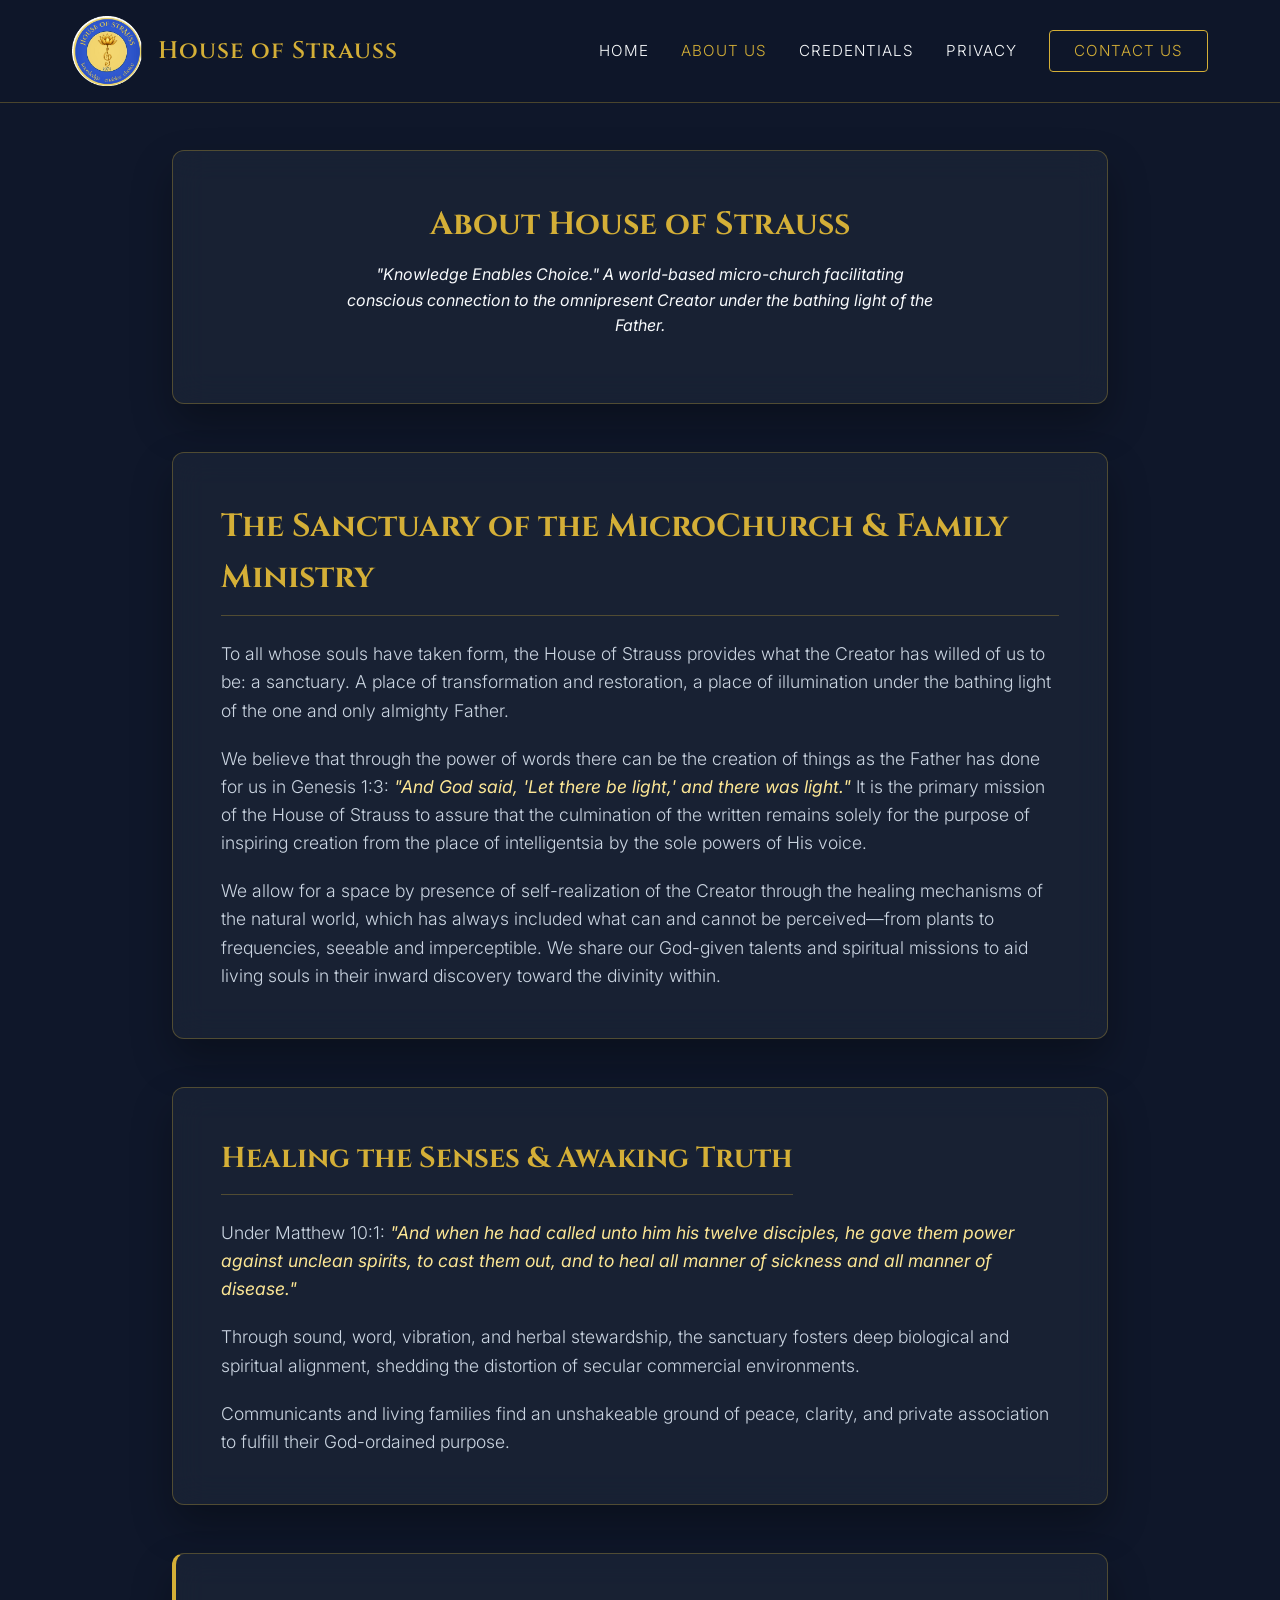
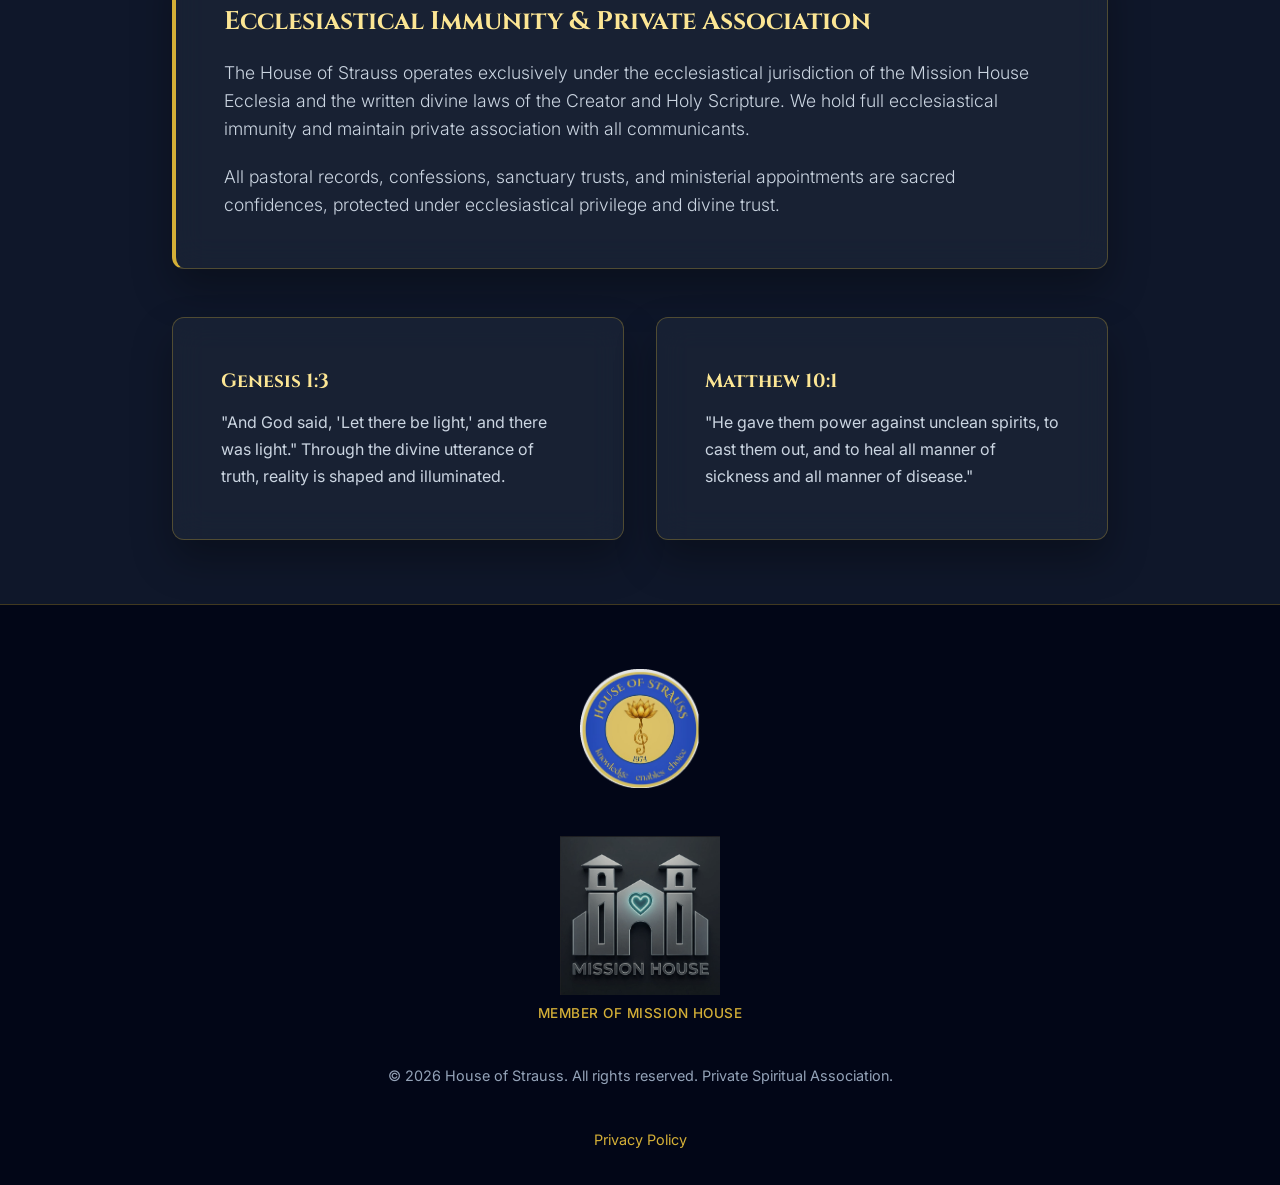
==== about.html @ deab0683 "Initial commit of House of Strauss site" ====
<!DOCTYPE html>
<html lang="en">
<head>
  <meta charset="UTF-8">
  <meta name="viewport" content="width=device-width, initial-scale=1.0">
  <title>About Us — House of Strauss</title>
  <meta name="description" content="Ecclesiastical charter, scriptural foundation, and micro-church ministry of the House of Strauss. Knowledge Enables Choice.">
  <link href="https://fonts.googleapis.com/css2?family=Cinzel:wght@400;600&family=Inter:wght@300;400;500&display=swap" rel="stylesheet">
  <link rel="stylesheet" href="styles.css">
  <style>
    .about-container {
      margin-top: 150px;
      margin-bottom: 4rem;
    }
    
    .split-grid {
      display: grid;
      grid-template-columns: 1fr 1fr;
      gap: 2rem;
    }

    @media (max-width: 768px) {
      .split-grid {
        grid-template-columns: 1fr;
      }
    }
  </style>
</head>
<body>

  <!-- Header & Navigation -->
  <nav class="navbar glass">
      <div class="nav-container">
          <a href="index.html" class="logo-link">
              <img src="images/logo_clean.png" alt="House of Strauss Logo" class="nav-logo">
              <span class="nav-title">House of Strauss</span>
          </a>
          <div class="nav-links">
              <a href="index.html">Home</a>
              <a href="about.html" class="active">About Us</a>
              <a href="credentials.html">Credentials</a>
              <a href="index.html#privacy">Privacy</a>
              <a href="mailto:contact@houseofstrauss.org" class="btn-primary">Contact Us</a>
          </div>
      </div>
  </nav>

  <!-- Main Content -->
  <main class="content-sections about-container">
    
    <div class="glass-card fade-in-up" style="text-align: center;">
      <h1 class="section-title" style="border:none; margin-bottom: 0;">About House of Strauss</h1>
      <p style="color: var(--text-light); font-style: italic; margin-bottom: 1rem; max-width: 600px; margin-left: auto; margin-right: auto;">
        "Knowledge Enables Choice." A world-based micro-church facilitating conscious connection to the omnipresent Creator under the bathing light of the Father.
      </p>
    </div>

    <!-- Detailed Mission & Purpose -->
    <div class="glass-card reveal">
      <h2 class="section-title">The Sanctuary of the MicroChurch & Family Ministry</h2>
      <div class="section-content">
        <p>
          To all whose souls have taken form, the House of Strauss provides what the Creator has willed of us to be: a sanctuary. A place of transformation and restoration, a place of illumination under the bathing light of the one and only almighty Father.
        </p>
        <p>
          We believe that through the power of words there can be the creation of things as the Father has done for us in Genesis 1:3: <em>"And God said, 'Let there be light,' and there was light."</em> It is the primary mission of the House of Strauss to assure that the culmination of the written remains solely for the purpose of inspiring creation from the place of intelligentsia by the sole powers of His voice.
        </p>
        <p>
          We allow for a space by presence of self-realization of the Creator through the healing mechanisms of the natural world, which has always included what can and cannot be perceived—from plants to frequencies, seeable and imperceptible. We share our God-given talents and spiritual missions to aid living souls in their inward discovery toward the divinity within.
        </p>
      </div>
    </div>

    <!-- Sacred Sanctuary Showcase -->
    <div class="glass-card reveal">
      <h3 class="section-title" style="font-size: 1.8rem;">Healing the Senses & Awaking Truth</h3>
      <div class="section-content">
        <p>
          Under Matthew 10:1: <em>"And when he had called unto him his twelve disciples, he gave them power against unclean spirits, to cast them out, and to heal all manner of sickness and all manner of disease."</em>
        </p>
        <p>
          Through sound, word, vibration, and herbal stewardship, the sanctuary fosters deep biological and spiritual alignment, shedding the distortion of secular commercial environments.
        </p>
        <p>
          Communicants and living families find an unshakeable ground of peace, clarity, and private association to fulfill their God-ordained purpose.
        </p>
      </div>
    </div>

    <!-- Ecclesiastical Covenants -->
    <div class="glass-card reveal" style="border-left: 4px solid var(--primary-gold);">
      <h3 style="color: var(--accent-gold); font-size: 1.6rem; margin-bottom: 1rem; font-family: 'Cinzel', serif;">Ecclesiastical Immunity & Private Association</h3>
      <div class="section-content">
        <p>
          The House of Strauss operates exclusively under the ecclesiastical jurisdiction of the Mission House Ecclesia and the written divine laws of the Creator and Holy Scripture. We hold full ecclesiastical immunity and maintain private association with all communicants.
        </p>
        <p>
          All pastoral records, confessions, sanctuary trusts, and ministerial appointments are sacred confidences, protected under ecclesiastical privilege and divine trust.
        </p>
      </div>
    </div>

    <!-- Scripture Grid -->
    <div class="split-grid reveal">
      <div class="glass-card" style="margin-bottom: 0;">
        <h4 style="color: var(--accent-gold); font-size: 1.2rem; margin-bottom: 0.8rem; font-family: 'Cinzel', serif;">Genesis 1:3</h4>
        <p style="color: #cbd5e1; font-size: 1rem; line-height: 1.7;">
          "And God said, 'Let there be light,' and there was light." Through the divine utterance of truth, reality is shaped and illuminated.
        </p>
      </div>

      <div class="glass-card" style="margin-bottom: 0;">
        <h4 style="color: var(--accent-gold); font-size: 1.2rem; margin-bottom: 0.8rem; font-family: 'Cinzel', serif;">Matthew 10:1</h4>
        <p style="color: #cbd5e1; font-size: 1rem; line-height: 1.7;">
          "He gave them power against unclean spirits, to cast them out, and to heal all manner of sickness and all manner of disease."
        </p>
      </div>
    </div>

  </main>

  <!-- Footer -->
  <footer class="footer">
      <div class="footer-content" style="display: flex; flex-direction: column; align-items: center; gap: 1.5rem;">
          <img src="images/logo_clean.png" alt="House of Strauss Seal" class="footer-logo">
          
          <a href="https://mission-house.org" target="_blank" style="display: flex; flex-direction: column; align-items: center; text-decoration: none; margin-bottom: 1rem;">
              <img src="images/mission_house_logo.png" alt="Mission House Logo" style="max-width: 160px; height: auto; filter: grayscale(20%) sepia(20%); opacity: 0.8; transition: all 0.3s ease;" onmouseover="this.style.opacity='1'; this.style.filter='none';" onmouseout="this.style.opacity='0.8'; this.style.filter='grayscale(20%) sepia(20%)';">
              <span style="color: var(--primary-gold); font-size: 0.85rem; font-weight: 500; font-family: 'Outfit', 'Inter', sans-serif; letter-spacing: 0.5px; text-transform: uppercase; margin-top: 0.5rem;">Member of Mission House</span>
          </a>

          <p>&copy; 2026 House of Strauss. All rights reserved. Private Spiritual Association.</p>
          <div class="footer-links">
              <a href="index.html#privacy">Privacy Policy</a>
          </div>
      </div>
  </footer>

  <script>
      function reveal() {
          var reveals = document.querySelectorAll(".reveal");
          for (var i = 0; i < reveals.length; i++) {
              var windowHeight = window.innerHeight;
              var elementTop = reveals[i].getBoundingClientRect().top;
              var elementVisible = 150;
              if (elementTop < windowHeight - elementVisible) {
                  reveals[i].classList.add("active");
              }
          }
      }
      window.addEventListener("scroll", reveal);
      setTimeout(reveal, 100);
  </script>
</body>
</html>
---- styles.css ----
:root {
    --primary-navy: #0F172A;
    --primary-gold: #D4AF37;
    --accent-gold: #FCE694;
    --text-light: #F8FAFC;
    --text-dark: #1E293B;
    --glass-bg: rgba(15, 23, 42, 0.75);
    --glass-border: rgba(212, 175, 55, 0.3);
}

* {
    margin: 0;
    padding: 0;
    box-sizing: border-box;
}

body {
    font-family: 'Inter', sans-serif;
    color: var(--text-light);
    background-color: var(--primary-navy);
    line-height: 1.6;
    overflow-x: hidden;
}

h1, h2, h3, .nav-title {
    font-family: 'Cinzel', serif;
}

/* Typography Enhancements */
em {
    color: var(--accent-gold);
    font-style: italic;
    font-weight: 400;
}

/* Glassmorphism Navbar */
.navbar {
    position: fixed;
    top: 0;
    width: 100%;
    z-index: 1000;
    backdrop-filter: blur(12px);
    -webkit-backdrop-filter: blur(12px);
    border-bottom: 1px solid var(--glass-border);
    transition: all 0.3s ease;
}

.glass {
    background: var(--glass-bg);
}

.nav-container {
    max-width: 1200px;
    margin: 0 auto;
    padding: 1rem 2rem;
    display: flex;
    justify-content: space-between;
    align-items: center;
}

.logo-link {
    display: flex;
    align-items: center;
    gap: 1rem;
    text-decoration: none;
    color: var(--primary-gold);
}

.nav-logo {
    height: 70px;
    width: auto;
    transition: transform 0.3s ease;
}

.logo-link:hover .nav-logo {
    transform: rotate(5deg) scale(1.05);
}

.nav-title {
    font-size: 1.5rem;
    font-weight: 600;
    letter-spacing: 1px;
}

.nav-links {
    display: flex;
    align-items: center;
    gap: 2rem;
}

.nav-links a {
    color: var(--text-light);
    text-decoration: none;
    font-weight: 300;
    transition: color 0.3s ease;
    font-size: 0.95rem;
    text-transform: uppercase;
    letter-spacing: 1px;
}

.nav-links a:hover, .nav-links a.active {
    color: var(--primary-gold);
}

.btn-primary {
    padding: 0.5rem 1.5rem;
    border: 1px solid var(--primary-gold);
    border-radius: 4px;
    color: var(--primary-gold) !important;
    transition: all 0.3s ease !important;
}

.btn-primary:hover {
    background: var(--primary-gold);
    color: var(--primary-navy) !important;
    box-shadow: 0 0 15px rgba(212, 175, 55, 0.4);
}

/* Hero Section */
.hero {
    height: 100vh;
    background-size: cover;
    background-position: center;
    background-attachment: fixed;
    position: relative;
    display: flex;
    align-items: center;
    justify-content: center;
    text-align: center;
}

.hero-overlay {
    position: absolute;
    top: 0;
    left: 0;
    width: 100%;
    height: 100%;
    background: linear-gradient(to bottom, rgba(15,23,42,0.4), rgba(15,23,42,0.95));
}

.hero-content {
    position: relative;
    z-index: 1;
    max-width: 800px;
    padding: 2rem;
}

.hero-seal {
    width: 250px;
    height: 250px;
    object-fit: contain;
    margin-bottom: 2rem;
    filter: drop-shadow(0 0 20px rgba(212, 175, 55, 0.4));
    animation: float 6s ease-in-out infinite;
}

.hero-title {
    font-size: 4rem;
    color: var(--primary-gold);
    margin-bottom: 1rem;
    text-shadow: 2px 2px 4px rgba(0,0,0,0.5);
    letter-spacing: 2px;
}

.hero-subtitle {
    font-size: 1.5rem;
    font-weight: 300;
    color: var(--text-light);
    margin-bottom: 1.5rem;
    font-style: italic;
}

.hero-description {
    font-size: 1.1rem;
    font-weight: 300;
    color: #cbd5e1;
    max-width: 600px;
    margin: 0 auto;
}

/* Content Sections */
.content-sections {
    max-width: 1000px;
    margin: -100px auto 4rem;
    position: relative;
    z-index: 10;
    padding: 0 2rem;
}

.glass-card {
    background: rgba(30, 41, 59, 0.6);
    backdrop-filter: blur(16px);
    -webkit-backdrop-filter: blur(16px);
    border: 1px solid var(--glass-border);
    border-radius: 12px;
    padding: 3rem;
    margin-bottom: 3rem;
    box-shadow: 0 20px 40px rgba(0,0,0,0.3);
    transition: transform 0.4s ease, box-shadow 0.4s ease;
}

.glass-card:hover {
    transform: translateY(-5px);
    box-shadow: 0 25px 50px rgba(0,0,0,0.4), 0 0 20px rgba(212, 175, 55, 0.1);
}

.section-title {
    color: var(--primary-gold);
    font-size: 2rem;
    margin-bottom: 1.5rem;
    border-bottom: 1px solid var(--glass-border);
    padding-bottom: 0.75rem;
    display: inline-block;
}

.section-content p {
    margin-bottom: 1.25rem;
    font-size: 1.1rem;
    color: #cbd5e1;
    font-weight: 300;
}

.section-content p:last-child {
    margin-bottom: 0;
}

/* Footer */
.footer {
    background: #020617;
    padding: 4rem 2rem 2rem;
    text-align: center;
    border-top: 1px solid var(--glass-border);
}

.footer-logo {
    width: 120px;
    height: auto;
    margin-bottom: 1.5rem;
    opacity: 0.9;
    transition: all 0.3s ease;
}

.footer-logo:hover {
    filter: none;
    opacity: 1;
}

.footer p {
    color: #94a3b8;
    font-size: 0.9rem;
    margin-bottom: 1rem;
}

.footer-links a {
    color: var(--primary-gold);
    text-decoration: none;
    font-size: 0.9rem;
    transition: color 0.3s ease;
}

.footer-links a:hover {
    color: var(--accent-gold);
    text-decoration: underline;
}

/* Animations */
@keyframes float {
    0% { transform: translateY(0px); }
    50% { transform: translateY(-15px); }
    100% { transform: translateY(0px); }
}

.fade-in-up {
    animation: fadeInUp 1s cubic-bezier(0.2, 0.8, 0.2, 1) forwards;
}

@keyframes fadeInUp {
    from {
        opacity: 0;
        transform: translateY(30px);
    }
    to {
        opacity: 1;
        transform: translateY(0);
    }
}

.reveal {
    opacity: 0;
    transform: translateY(40px);
    transition: all 0.8s cubic-bezier(0.2, 0.8, 0.2, 1);
}

.reveal.active {
    opacity: 1;
    transform: translateY(0);
}

/* Responsive */
@media (max-width: 768px) {
    .nav-links {
        display: none; /* simple mobile handling */
    }
    .hero-title {
        font-size: 2.5rem;
    }
    .glass-card {
        padding: 2rem;
    }
}
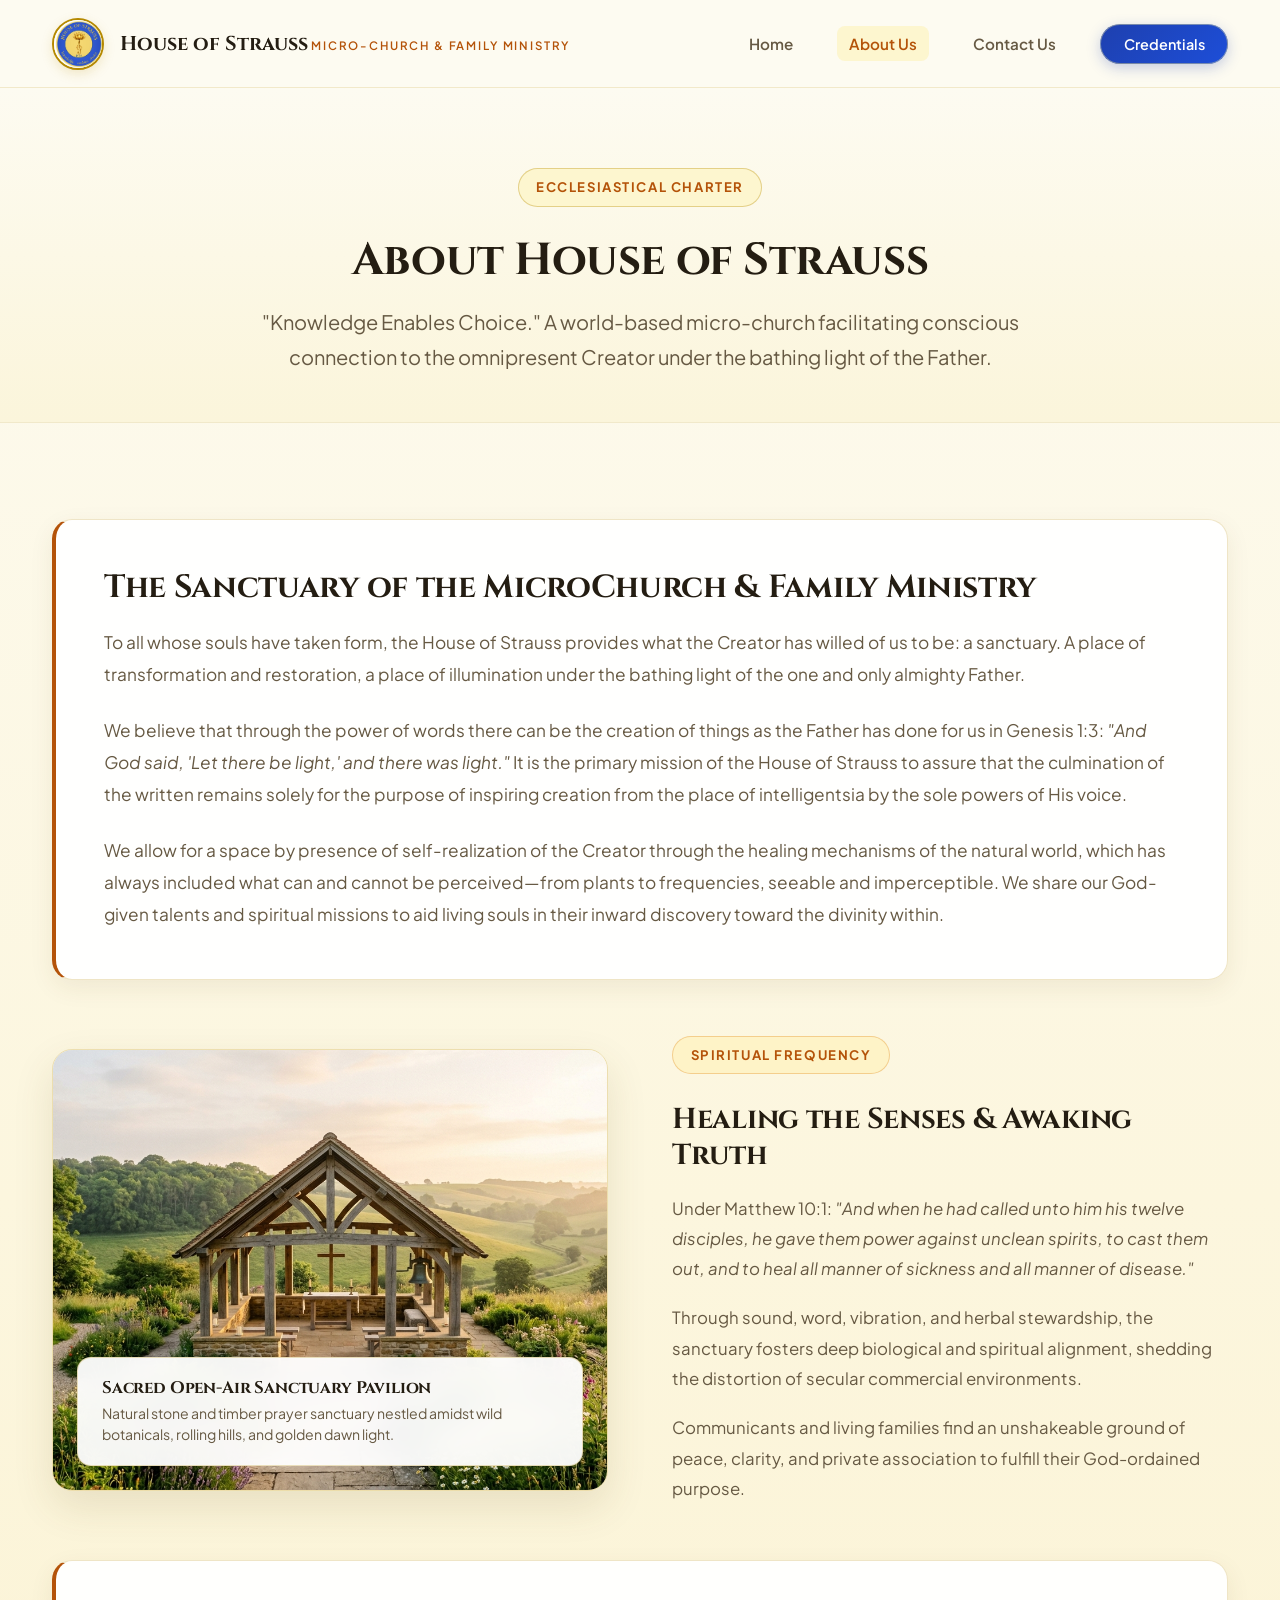
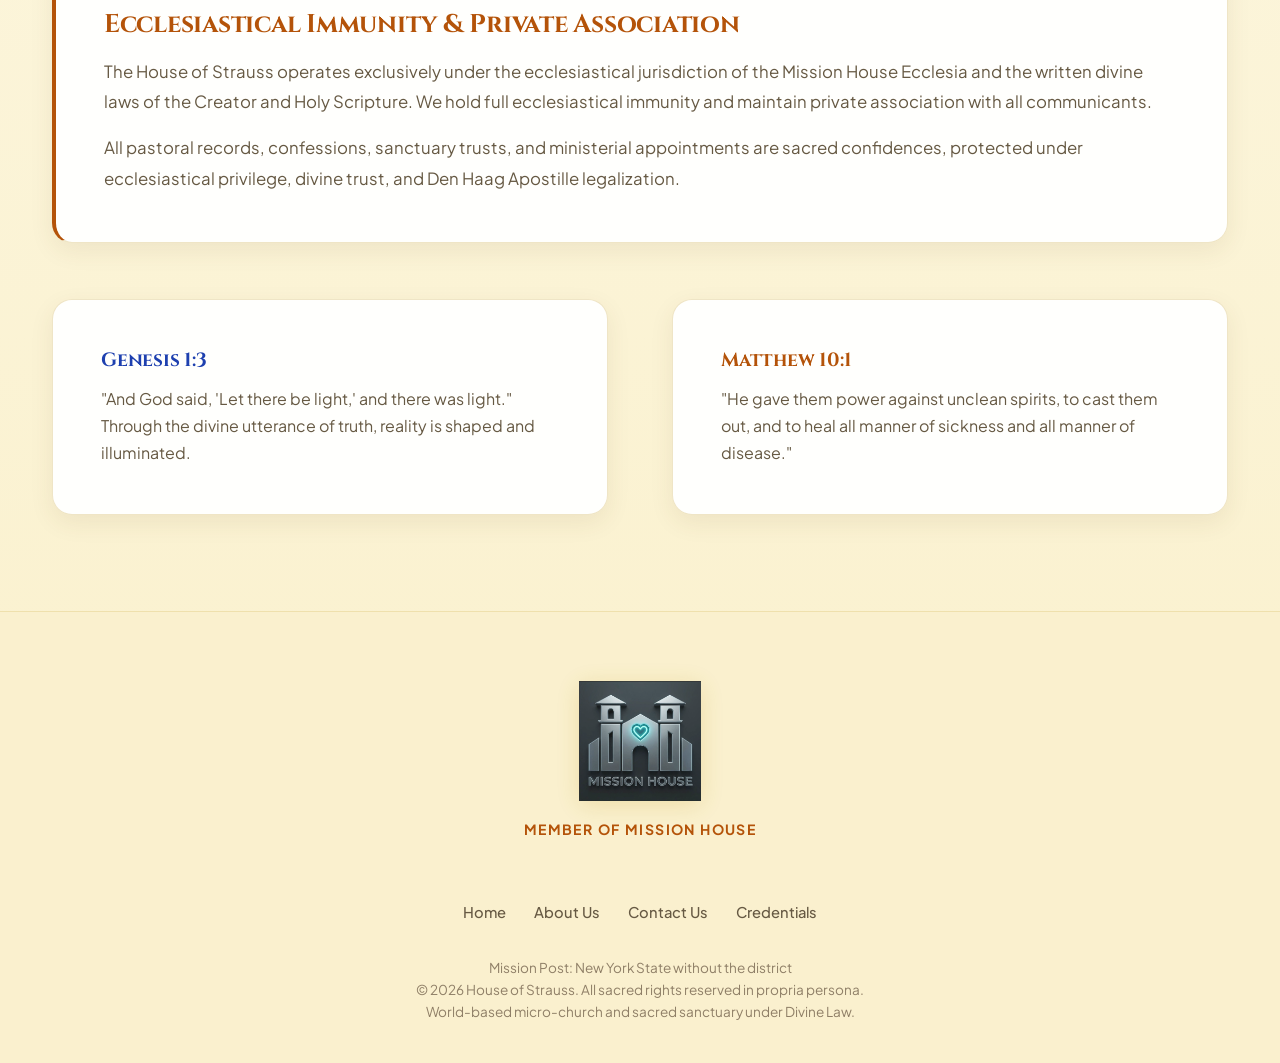
==== commit 3e9a0a5a: "Restore rest of beige site pages" ====
--- a/about.html
+++ b/about.html
@@ -5,151 +5,138 @@
   <meta name="viewport" content="width=device-width, initial-scale=1.0">
   <title>About Us — House of Strauss</title>
   <meta name="description" content="Ecclesiastical charter, scriptural foundation, and micro-church ministry of the House of Strauss. Knowledge Enables Choice.">
-  <link href="https://fonts.googleapis.com/css2?family=Cinzel:wght@400;600&family=Inter:wght@300;400;500&display=swap" rel="stylesheet">
   <link rel="stylesheet" href="styles.css">
-  <style>
-    .about-container {
-      margin-top: 150px;
-      margin-bottom: 4rem;
-    }
-    
-    .split-grid {
-      display: grid;
-      grid-template-columns: 1fr 1fr;
-      gap: 2rem;
-    }
-
-    @media (max-width: 768px) {
-      .split-grid {
-        grid-template-columns: 1fr;
-      }
-    }
-  </style>
+  <link rel="icon" type="image/jpeg" href="images/house_of_strauss_seal.png">
 </head>
 <body>
 
   <!-- Header & Navigation -->
-  <nav class="navbar glass">
-      <div class="nav-container">
-          <a href="index.html" class="logo-link">
-              <img src="images/logo_clean.png" alt="House of Strauss Logo" class="nav-logo">
-              <span class="nav-title">House of Strauss</span>
-          </a>
-          <div class="nav-links">
-              <a href="index.html">Home</a>
-              <a href="about.html" class="active">About Us</a>
-              <a href="credentials.html">Credentials</a>
-              <a href="index.html#privacy">Privacy</a>
-              <a href="mailto:contact@houseofstrauss.org" class="btn-primary">Contact Us</a>
-          </div>
-      </div>
-  </nav>
+  <header class="site-header">
+    <div class="header-container">
+      <a href="index.html" class="brand">
+        <img src="images/house_of_strauss_seal.png" alt="House of Strauss Consecrated Seal" class="brand-seal">
+        <div class="brand-text">
+          <span class="brand-name">House of Strauss</span>
+          <span class="brand-subtitle">Micro-Church & Family Ministry</span>
+        </div>
+      </a>
+      <nav>
+        <ul class="nav-links">
+          <li><a href="index.html" class="nav-link">Home</a></li>
+          <li><a href="about.html" class="nav-link active">About Us</a></li>
+          <li><a href="contact.html" class="nav-link">Contact Us</a></li>
+          <li><a href="credentials.html" class="nav-cta">Credentials</a></li>
+        </ul>
+      </nav>
+    </div>
+  </header>
 
-  <!-- Main Content -->
-  <main class="content-sections about-container">
-    
-    <div class="glass-card fade-in-up" style="text-align: center;">
-      <h1 class="section-title" style="border:none; margin-bottom: 0;">About House of Strauss</h1>
-      <p style="color: var(--text-light); font-style: italic; margin-bottom: 1rem; max-width: 600px; margin-left: auto; margin-right: auto;">
+  <!-- Main Banner -->
+  <section class="section" style="padding: 5rem 0 3rem; background: linear-gradient(180deg, #fdfbf1 0%, #fbf5db 100%); border-bottom: 1px solid var(--border-subtle); text-align: center;">
+    <div class="container">
+      <div class="badge-tag">Ecclesiastical Charter</div>
+      <h1 class="headline" style="font-size: 2.8rem; margin-bottom: 1rem;">About House of Strauss</h1>
+      <p class="subhead" style="max-width: 760px; margin: 0 auto;">
         "Knowledge Enables Choice." A world-based micro-church facilitating conscious connection to the omnipresent Creator under the bathing light of the Father.
       </p>
     </div>
+  </section>
 
-    <!-- Detailed Mission & Purpose -->
-    <div class="glass-card reveal">
-      <h2 class="section-title">The Sanctuary of the MicroChurch & Family Ministry</h2>
-      <div class="section-content">
-        <p>
+  <!-- Detailed Mission & Purpose -->
+  <section class="section">
+    <div class="container">
+      <div class="glass-card" style="margin-bottom: 3.5rem; border-left: 4px solid var(--accent-amber);">
+        <h2 style="font-size: 2rem; margin-bottom: 1.2rem;">The Sanctuary of the MicroChurch & Family Ministry</h2>
+        <p style="color: var(--text-muted); font-size: 1.08rem; line-height: 1.85; margin-bottom: 1.5rem;">
           To all whose souls have taken form, the House of Strauss provides what the Creator has willed of us to be: a sanctuary. A place of transformation and restoration, a place of illumination under the bathing light of the one and only almighty Father.
         </p>
-        <p>
+        <p style="color: var(--text-muted); font-size: 1.08rem; line-height: 1.85; margin-bottom: 1.5rem;">
           We believe that through the power of words there can be the creation of things as the Father has done for us in Genesis 1:3: <em>"And God said, 'Let there be light,' and there was light."</em> It is the primary mission of the House of Strauss to assure that the culmination of the written remains solely for the purpose of inspiring creation from the place of intelligentsia by the sole powers of His voice.
         </p>
-        <p>
+        <p style="color: var(--text-muted); font-size: 1.08rem; line-height: 1.85;">
           We allow for a space by presence of self-realization of the Creator through the healing mechanisms of the natural world, which has always included what can and cannot be perceived—from plants to frequencies, seeable and imperceptible. We share our God-given talents and spiritual missions to aid living souls in their inward discovery toward the divinity within.
         </p>
       </div>
-    </div>
 
-    <!-- Sacred Sanctuary Showcase -->
-    <div class="glass-card reveal">
-      <h3 class="section-title" style="font-size: 1.8rem;">Healing the Senses & Awaking Truth</h3>
-      <div class="section-content">
-        <p>
-          Under Matthew 10:1: <em>"And when he had called unto him his twelve disciples, he gave them power against unclean spirits, to cast them out, and to heal all manner of sickness and all manner of disease."</em>
-        </p>
-        <p>
-          Through sound, word, vibration, and herbal stewardship, the sanctuary fosters deep biological and spiritual alignment, shedding the distortion of secular commercial environments.
-        </p>
-        <p>
-          Communicants and living families find an unshakeable ground of peace, clarity, and private association to fulfill their God-ordained purpose.
-        </p>
+      <!-- Sacred Sanctuary Showcase -->
+      <div id="sanctuary" class="split-grid" style="margin-bottom: 3.5rem;">
+        <div class="image-showcase">
+          <img src="images/hero_bg.jpg" alt="Sacred Open-Air Sanctuary Pavilion in Rolling Countryside">
+          <div class="image-overlay-card">
+            <h4 style="color: var(--text-heading); font-size: 1.05rem; margin-bottom: 0.25rem;">Sacred Open-Air Sanctuary Pavilion</h4>
+            <p style="color: var(--text-muted); font-size: 0.88rem; line-height: 1.5;">Natural stone and timber prayer sanctuary nestled amidst wild botanicals, rolling hills, and golden dawn light.</p>
+          </div>
+        </div>
+
+        <div>
+          <div class="badge-tag gold">Spiritual Frequency</div>
+          <h3 style="font-size: 1.8rem; margin-bottom: 1.2rem;">Healing the Senses & Awaking Truth</h3>
+          <p style="color: var(--text-muted); font-size: 1.05rem; line-height: 1.8; margin-bottom: 1.2rem;">
+            Under Matthew 10:1: <em>"And when he had called unto him his twelve disciples, he gave them power against unclean spirits, to cast them out, and to heal all manner of sickness and all manner of disease."</em>
+          </p>
+          <p style="color: var(--text-muted); font-size: 1.05rem; line-height: 1.8; margin-bottom: 1.2rem;">
+            Through sound, word, vibration, and herbal stewardship, the sanctuary fosters deep biological and spiritual alignment, shedding the distortion of secular commercial environments.
+          </p>
+          <p style="color: var(--text-muted); font-size: 1.05rem; line-height: 1.8;">
+            Communicants and living families find an unshakeable ground of peace, clarity, and private association to fulfill their God-ordained purpose.
+          </p>
+        </div>
       </div>
-    </div>
 
-    <!-- Ecclesiastical Covenants -->
-    <div class="glass-card reveal" style="border-left: 4px solid var(--primary-gold);">
-      <h3 style="color: var(--accent-gold); font-size: 1.6rem; margin-bottom: 1rem; font-family: 'Cinzel', serif;">Ecclesiastical Immunity & Private Association</h3>
-      <div class="section-content">
-        <p>
+      <!-- Ecclesiastical Covenants -->
+      <div id="covenants" class="glass-card" style="border-left: 4px solid var(--accent-amber); margin-bottom: 3.5rem;">
+        <h3 style="color: var(--accent-amber); font-size: 1.6rem; margin-bottom: 1rem;">Ecclesiastical Immunity & Private Association</h3>
+        <p style="color: var(--text-muted); font-size: 1.05rem; line-height: 1.8; margin-bottom: 1rem;">
           The House of Strauss operates exclusively under the ecclesiastical jurisdiction of the Mission House Ecclesia and the written divine laws of the Creator and Holy Scripture. We hold full ecclesiastical immunity and maintain private association with all communicants.
         </p>
-        <p>
-          All pastoral records, confessions, sanctuary trusts, and ministerial appointments are sacred confidences, protected under ecclesiastical privilege and divine trust.
-        </p>
-      </div>
-    </div>
-
-    <!-- Scripture Grid -->
-    <div class="split-grid reveal">
-      <div class="glass-card" style="margin-bottom: 0;">
-        <h4 style="color: var(--accent-gold); font-size: 1.2rem; margin-bottom: 0.8rem; font-family: 'Cinzel', serif;">Genesis 1:3</h4>
-        <p style="color: #cbd5e1; font-size: 1rem; line-height: 1.7;">
-          "And God said, 'Let there be light,' and there was light." Through the divine utterance of truth, reality is shaped and illuminated.
+        <p style="color: var(--text-muted); font-size: 1.05rem; line-height: 1.8;">
+          All pastoral records, confessions, sanctuary trusts, and ministerial appointments are sacred confidences, protected under ecclesiastical privilege, divine trust, and Den Haag Apostille legalization.
         </p>
       </div>
 
-      <div class="glass-card" style="margin-bottom: 0;">
-        <h4 style="color: var(--accent-gold); font-size: 1.2rem; margin-bottom: 0.8rem; font-family: 'Cinzel', serif;">Matthew 10:1</h4>
-        <p style="color: #cbd5e1; font-size: 1rem; line-height: 1.7;">
-          "He gave them power against unclean spirits, to cast them out, and to heal all manner of sickness and all manner of disease."
-        </p>
+      <!-- Scripture Grid -->
+      <div class="split-grid">
+        <div class="glass-card">
+          <h4 style="color: var(--accent-blue); font-size: 1.2rem; margin-bottom: 0.8rem;">Genesis 1:3</h4>
+          <p style="color: var(--text-muted); font-size: 1rem; line-height: 1.7;">
+            "And God said, 'Let there be light,' and there was light." Through the divine utterance of truth, reality is shaped and illuminated.
+          </p>
+        </div>
+
+        <div class="glass-card">
+          <h4 style="color: var(--accent-amber); font-size: 1.2rem; margin-bottom: 0.8rem;">Matthew 10:1</h4>
+          <p style="color: var(--text-muted); font-size: 1rem; line-height: 1.7;">
+            "He gave them power against unclean spirits, to cast them out, and to heal all manner of sickness and all manner of disease."
+          </p>
+        </div>
       </div>
     </div>
-
-  </main>
+  </section>
 
   <!-- Footer -->
-  <footer class="footer">
-      <div class="footer-content" style="display: flex; flex-direction: column; align-items: center; gap: 1.5rem;">
-          <img src="images/logo_clean.png" alt="House of Strauss Seal" class="footer-logo">
-          
-          <a href="https://mission-house.org" target="_blank" style="display: flex; flex-direction: column; align-items: center; text-decoration: none; margin-bottom: 1rem;">
-              <img src="images/mission_house_logo.png" alt="Mission House Logo" style="max-width: 160px; height: auto; filter: grayscale(20%) sepia(20%); opacity: 0.8; transition: all 0.3s ease;" onmouseover="this.style.opacity='1'; this.style.filter='none';" onmouseout="this.style.opacity='0.8'; this.style.filter='grayscale(20%) sepia(20%)';">
-              <span style="color: var(--primary-gold); font-size: 0.85rem; font-weight: 500; font-family: 'Outfit', 'Inter', sans-serif; letter-spacing: 0.5px; text-transform: uppercase; margin-top: 0.5rem;">Member of Mission House</span>
-          </a>
+  <footer class="site-footer">
+    <div class="footer-container">
+      <a href="https://mission-house.org" target="_blank" class="footer-member-badge">
+        <div class="logo-wrap">
+          <img src="images/mission_house_logo.png" alt="Mission House Logo" onerror="this.src='mission_house_logo.png'">
+        </div>
+        <span class="footer-member-text">Member of Mission House</span>
+      </a>
 
-          <p>&copy; 2026 House of Strauss. All rights reserved. Private Spiritual Association.</p>
-          <div class="footer-links">
-              <a href="index.html#privacy">Privacy Policy</a>
-          </div>
+      <ul class="footer-nav">
+        <li><a href="index.html">Home</a></li>
+        <li><a href="about.html">About Us</a></li>
+        <li><a href="contact.html">Contact Us</a></li>
+        <li><a href="credentials.html">Credentials</a></li>
+      </ul>
+
+      <div class="footer-meta">
+        Mission Post: New York State without the district<br>
+        &copy; 2026 House of Strauss. All sacred rights reserved in propria persona.<br>
+        World-based micro-church and sacred sanctuary under Divine Law.
       </div>
+    </div>
   </footer>
 
-  <script>
-      function reveal() {
-          var reveals = document.querySelectorAll(".reveal");
-          for (var i = 0; i < reveals.length; i++) {
-              var windowHeight = window.innerHeight;
-              var elementTop = reveals[i].getBoundingClientRect().top;
-              var elementVisible = 150;
-              if (elementTop < windowHeight - elementVisible) {
-                  reveals[i].classList.add("active");
-              }
-          }
-      }
-      window.addEventListener("scroll", reveal);
-      setTimeout(reveal, 100);
-  </script>
 </body>
 </html>
--- a/styles.css
+++ b/styles.css
@@ -1,310 +1,256 @@
+/* ==========================================================================
+   HOUSE OF STRAUSS — SACRED HARMONICS & SANCTUARY DESIGN SYSTEM
+   Palette: Luminous Pastel Yellow, Celestial Gold, Honey Amber & Royal Blue
+   ========================================================================== */
+
+@import url('https://fonts.googleapis.com/css2?family=Cinzel:wght@500;600;700;800&family=Plus+Jakarta+Sans:wght@300;400;500;600;700&display=swap');
+
 :root {
-    --primary-navy: #0F172A;
-    --primary-gold: #D4AF37;
-    --accent-gold: #FCE694;
-    --text-light: #F8FAFC;
-    --text-dark: #1E293B;
-    --glass-bg: rgba(15, 23, 42, 0.75);
-    --glass-border: rgba(212, 175, 55, 0.3);
-}
-
-* {
-    margin: 0;
-    padding: 0;
-    box-sizing: border-box;
-}
-
+  --font-serif: 'Cinzel', serif;
+  --font-sans: 'Plus Jakarta Sans', -apple-system, BlinkMacSystemFont, 'Segoe UI', Roboto, sans-serif;
+
+  --bg-primary: #fdfbf1;
+  --bg-secondary: #fbf5db;
+  --bg-card: #ffffff;
+  --bg-card-hover: #fffef8;
+  --bg-glass: rgba(253, 251, 241, 0.92);
+  --bg-glass-card: rgba(255, 255, 255, 0.95);
+
+  --text-main: #2b251a;
+  --text-muted: #665943;
+  --text-light: #8f7f67;
+  --text-heading: #241d12;
+
+  --accent-gold: #b58900;
+  --accent-amber: #b45309;
+  --accent-gold-soft: #fef3c7;
+  --accent-yellow-pastel: #fdf6cf;
+  --accent-blue: #1e40af;
+  --accent-blue-soft: #eff6ff;
+
+  --border-subtle: rgba(181, 137, 0, 0.16);
+  --border-card: rgba(181, 137, 0, 0.22);
+  --border-active: rgba(181, 137, 0, 0.45);
+
+  --shadow-sm: 0 2px 8px rgba(90, 70, 20, 0.05);
+  --shadow-md: 0 8px 24px rgba(90, 70, 20, 0.08);
+  --shadow-lg: 0 16px 40px rgba(90, 70, 20, 0.12);
+  --shadow-gold: 0 10px 30px rgba(181, 137, 0, 0.25);
+
+  --radius-sm: 8px;
+  --radius-md: 14px;
+  --radius-lg: 20px;
+  --radius-full: 9999px;
+
+  --transition: all 0.3s cubic-bezier(0.16, 1, 0.3, 1);
+}
+
+*, *::before, *::after { box-sizing: border-box; margin: 0; padding: 0; }
+html { scroll-behavior: smooth; font-size: 16px; background-color: var(--bg-primary); }
 body {
-    font-family: 'Inter', sans-serif;
-    color: var(--text-light);
-    background-color: var(--primary-navy);
-    line-height: 1.6;
-    overflow-x: hidden;
-}
-
-h1, h2, h3, .nav-title {
-    font-family: 'Cinzel', serif;
-}
-
-/* Typography Enhancements */
-em {
-    color: var(--accent-gold);
-    font-style: italic;
-    font-weight: 400;
-}
-
-/* Glassmorphism Navbar */
-.navbar {
-    position: fixed;
-    top: 0;
-    width: 100%;
-    z-index: 1000;
-    backdrop-filter: blur(12px);
-    -webkit-backdrop-filter: blur(12px);
-    border-bottom: 1px solid var(--glass-border);
-    transition: all 0.3s ease;
-}
-
-.glass {
-    background: var(--glass-bg);
-}
-
-.nav-container {
-    max-width: 1200px;
-    margin: 0 auto;
-    padding: 1rem 2rem;
-    display: flex;
-    justify-content: space-between;
-    align-items: center;
-}
-
-.logo-link {
-    display: flex;
-    align-items: center;
-    gap: 1rem;
-    text-decoration: none;
-    color: var(--primary-gold);
-}
-
-.nav-logo {
-    height: 70px;
-    width: auto;
-    transition: transform 0.3s ease;
-}
-
-.logo-link:hover .nav-logo {
-    transform: rotate(5deg) scale(1.05);
-}
-
-.nav-title {
-    font-size: 1.5rem;
-    font-weight: 600;
-    letter-spacing: 1px;
-}
-
-.nav-links {
-    display: flex;
-    align-items: center;
-    gap: 2rem;
-}
-
-.nav-links a {
-    color: var(--text-light);
-    text-decoration: none;
-    font-weight: 300;
-    transition: color 0.3s ease;
-    font-size: 0.95rem;
-    text-transform: uppercase;
-    letter-spacing: 1px;
-}
-
-.nav-links a:hover, .nav-links a.active {
-    color: var(--primary-gold);
-}
-
-.btn-primary {
-    padding: 0.5rem 1.5rem;
-    border: 1px solid var(--primary-gold);
-    border-radius: 4px;
-    color: var(--primary-gold) !important;
-    transition: all 0.3s ease !important;
-}
-
-.btn-primary:hover {
-    background: var(--primary-gold);
-    color: var(--primary-navy) !important;
-    box-shadow: 0 0 15px rgba(212, 175, 55, 0.4);
-}
-
-/* Hero Section */
+  font-family: var(--font-sans);
+  background: linear-gradient(180deg, #fdfbf1 0%, #fcf6de 45%, #faf0cb 100%);
+  color: var(--text-main);
+  line-height: 1.7;
+  overflow-x: hidden;
+  min-height: 100vh;
+  display: flex;
+  flex-direction: column;
+}
+a { color: var(--accent-amber); text-decoration: none; transition: var(--transition); }
+a:hover { color: var(--accent-gold); }
+h1, h2, h3, h4, .serif-font { font-family: var(--font-serif); color: var(--text-heading); letter-spacing: -0.01em; line-height: 1.25; }
+.container { max-width: 1240px; margin: 0 auto; padding: 0 2rem; }
+.section { padding: 6rem 0; position: relative; }
+.section-title { text-align: center; margin-bottom: 3.5rem; }
+.section-title h2 { font-size: 2.5rem; font-weight: 700; margin-bottom: 1rem; }
+.section-title p { color: var(--text-muted); font-size: 1.15rem; max-width: 680px; margin: 0 auto; }
+
+/* Site Header */
+.site-header {
+  position: sticky; top: 0; z-index: 100;
+  background: var(--bg-glass); backdrop-filter: blur(16px);
+  border-bottom: 1px solid var(--border-subtle);
+}
+.header-container {
+  display: flex; justify-content: space-between; align-items: center;
+  padding: 1.1rem 2rem; max-width: 1240px; margin: 0 auto;
+}
+.brand { display: flex; align-items: center; gap: 1rem; text-decoration: none; }
+.brand-seal {
+  width: 52px; height: 52px; border-radius: 50%;
+  box-shadow: 0 4px 12px rgba(181, 137, 0, 0.18);
+  border: 2px solid var(--accent-gold);
+  object-fit: cover; background: #fff;
+}
+.brand-name { font-family: var(--font-serif); font-size: 1.25rem; font-weight: 700; color: var(--text-heading); }
+.brand-subtitle { font-size: 0.72rem; text-transform: uppercase; letter-spacing: 0.16em; color: var(--accent-amber); font-weight: 600; }
+.nav-links { display: flex; gap: 2rem; list-style: none; align-items: center; }
+.nav-link { font-size: 0.95rem; font-weight: 600; color: var(--text-muted); padding: 0.5rem 0.75rem; border-radius: var(--radius-sm); transition: var(--transition); }
+.nav-link:hover, .nav-link.active { color: var(--accent-amber); background: var(--accent-yellow-pastel); }
+.nav-cta {
+  background: linear-gradient(135deg, #1e40af 0%, #1d4ed8 100%);
+  color: #fff !important; padding: 0.6rem 1.4rem; border-radius: var(--radius-full);
+  font-weight: 600; font-size: 0.9rem; box-shadow: 0 4px 14px rgba(30, 64, 175, 0.25);
+  border: 1px solid rgba(254, 240, 138, 0.4);
+}
+.nav-cta:hover { background: linear-gradient(135deg, #1d4ed8 0%, #2563eb 100%); transform: translateY(-2px); }
+
+/* Hero */
 .hero {
-    height: 100vh;
-    background-size: cover;
-    background-position: center;
-    background-attachment: fixed;
-    position: relative;
-    display: flex;
-    align-items: center;
-    justify-content: center;
-    text-align: center;
-}
-
-.hero-overlay {
-    position: absolute;
-    top: 0;
-    left: 0;
-    width: 100%;
-    height: 100%;
-    background: linear-gradient(to bottom, rgba(15,23,42,0.4), rgba(15,23,42,0.95));
-}
-
-.hero-content {
-    position: relative;
-    z-index: 1;
-    max-width: 800px;
-    padding: 2rem;
-}
-
-.hero-seal {
-    width: 250px;
-    height: 250px;
-    object-fit: contain;
-    margin-bottom: 2rem;
-    filter: drop-shadow(0 0 20px rgba(212, 175, 55, 0.4));
-    animation: float 6s ease-in-out infinite;
-}
-
-.hero-title {
-    font-size: 4rem;
-    color: var(--primary-gold);
-    margin-bottom: 1rem;
-    text-shadow: 2px 2px 4px rgba(0,0,0,0.5);
-    letter-spacing: 2px;
-}
-
-.hero-subtitle {
-    font-size: 1.5rem;
-    font-weight: 300;
-    color: var(--text-light);
-    margin-bottom: 1.5rem;
-    font-style: italic;
-}
-
-.hero-description {
-    font-size: 1.1rem;
-    font-weight: 300;
-    color: #cbd5e1;
-    max-width: 600px;
-    margin: 0 auto;
-}
-
-/* Content Sections */
-.content-sections {
-    max-width: 1000px;
-    margin: -100px auto 4rem;
-    position: relative;
-    z-index: 10;
-    padding: 0 2rem;
-}
-
-.glass-card {
-    background: rgba(30, 41, 59, 0.6);
-    backdrop-filter: blur(16px);
-    -webkit-backdrop-filter: blur(16px);
-    border: 1px solid var(--glass-border);
-    border-radius: 12px;
-    padding: 3rem;
-    margin-bottom: 3rem;
-    box-shadow: 0 20px 40px rgba(0,0,0,0.3);
-    transition: transform 0.4s ease, box-shadow 0.4s ease;
-}
-
-.glass-card:hover {
-    transform: translateY(-5px);
-    box-shadow: 0 25px 50px rgba(0,0,0,0.4), 0 0 20px rgba(212, 175, 55, 0.1);
-}
-
-.section-title {
-    color: var(--primary-gold);
-    font-size: 2rem;
-    margin-bottom: 1.5rem;
-    border-bottom: 1px solid var(--glass-border);
-    padding-bottom: 0.75rem;
-    display: inline-block;
-}
-
-.section-content p {
-    margin-bottom: 1.25rem;
-    font-size: 1.1rem;
-    color: #cbd5e1;
-    font-weight: 300;
-}
-
-.section-content p:last-child {
-    margin-bottom: 0;
-}
+  position: relative; min-height: 82vh; display: flex; align-items: center; justify-content: center;
+  text-align: center; padding: 7rem 2rem 5rem;
+  background: linear-gradient(180deg, rgba(253, 251, 241, 0.4) 0%, rgba(253, 251, 241, 0.92) 75%, #fdfbf1 100%),
+              url('images/hero_bg.jpg') center center/cover no-repeat;
+  border-bottom: 1px solid var(--border-subtle);
+}
+.hero-content { max-width: 900px; margin: 0 auto; position: relative; z-index: 2; }
+.badge-tag {
+  display: inline-flex; align-items: center; gap: 0.5rem;
+  background: var(--accent-yellow-pastel); color: var(--accent-amber);
+  padding: 0.45rem 1.1rem; border-radius: var(--radius-full);
+  font-size: 0.82rem; font-weight: 700; text-transform: uppercase; letter-spacing: 0.12em;
+  border: 1px solid rgba(181, 137, 0, 0.35); margin-bottom: 1.75rem;
+}
+.badge-tag.gold { background: var(--accent-gold-soft); color: var(--accent-amber); border-color: rgba(217, 119, 6, 0.3); }
+.headline { font-size: 3.4rem; font-weight: 700; color: var(--text-heading); margin-bottom: 1.5rem; line-height: 1.18; }
+.subhead { font-size: 1.25rem; color: var(--text-muted); max-width: 760px; margin: 0 auto 2.5rem; font-weight: 400; line-height: 1.75; }
+.cta-group { display: flex; gap: 1.25rem; justify-content: center; flex-wrap: wrap; }
+
+/* Buttons */
+.btn {
+  display: inline-flex; align-items: center; gap: 0.6rem;
+  padding: 0.9rem 2rem; border-radius: var(--radius-full);
+  font-weight: 600; font-size: 0.98rem; cursor: pointer; transition: var(--transition); border: none;
+}
+.btn-primary { background: linear-gradient(135deg, #1e40af 0%, #1d4ed8 100%); color: #fff !important; box-shadow: 0 8px 24px rgba(30, 64, 175, 0.25); border: 1px solid rgba(254, 240, 138, 0.35); }
+.btn-primary:hover { transform: translateY(-3px); box-shadow: 0 12px 28px rgba(30, 64, 175, 0.38); }
+.btn-secondary { background: #ffffff; color: var(--accent-amber); border: 1.5px solid var(--accent-gold); box-shadow: var(--shadow-sm); }
+.btn-secondary:hover { background: var(--accent-yellow-pastel); transform: translateY(-3px); }
+
+/* Hero Affiliation Badge */
+.hero-affiliation {
+  margin-top: 2.75rem;
+  display: flex;
+  justify-content: center;
+}
+.hero-member-badge {
+  display: inline-flex;
+  align-items: center;
+  gap: 1.1rem;
+  background: rgba(255, 255, 255, 0.92);
+  backdrop-filter: blur(12px);
+  padding: 0.65rem 1.6rem 0.65rem 0.85rem;
+  border-radius: var(--radius-full);
+  border: 1.5px solid rgba(181, 137, 0, 0.32);
+  box-shadow: 0 4px 18px rgba(90, 70, 20, 0.08);
+  text-decoration: none;
+  transition: var(--transition);
+}
+.hero-member-badge:hover {
+  transform: translateY(-2px);
+  box-shadow: 0 8px 24px rgba(90, 70, 20, 0.16);
+  border-color: var(--accent-gold);
+}
+.hero-member-badge img {
+  width: 46px;
+  height: 46px;
+  object-fit: cover;
+  border-radius: 8px;
+  box-shadow: 0 2px 8px rgba(0, 0, 0, 0.2);
+}
+.hero-member-text {
+  display: flex;
+  flex-direction: column;
+  text-align: left;
+}
+.affil-label {
+  font-size: 0.68rem;
+  text-transform: uppercase;
+  letter-spacing: 0.14em;
+  color: var(--text-muted);
+  font-weight: 600;
+}
+.affil-title {
+  font-size: 0.88rem;
+  font-weight: 700;
+  letter-spacing: 0.06em;
+  color: var(--accent-amber);
+  text-transform: uppercase;
+}
+
+/* Grids & Cards */
+.split-grid { display: grid; grid-template-columns: 1fr 1fr; gap: 4rem; align-items: center; }
+.glass-card { background: var(--bg-glass-card); border-radius: var(--radius-lg); padding: 3rem; border: 1px solid var(--border-card); box-shadow: var(--shadow-md); }
+.image-showcase { position: relative; border-radius: var(--radius-lg); overflow: hidden; box-shadow: var(--shadow-lg); border: 1px solid var(--border-card); }
+.image-showcase img { width: 100%; height: 440px; object-fit: cover; display: block; }
+.image-overlay-card {
+  position: absolute; bottom: 1.5rem; left: 1.5rem; right: 1.5rem;
+  background: rgba(255, 255, 255, 0.95); backdrop-filter: blur(12px);
+  padding: 1.25rem 1.5rem; border-radius: var(--radius-md); border: 1px solid rgba(181, 137, 0, 0.25);
+}
+.commitments-grid { display: grid; grid-template-columns: repeat(3, 1fr); gap: 2rem; }
+.commitment-card {
+  background: var(--bg-card); border-radius: var(--radius-lg); padding: 2.25rem;
+  border: 1px solid var(--border-card); box-shadow: var(--shadow-sm); transition: var(--transition);
+}
+.commitment-card:hover { transform: translateY(-6px); box-shadow: var(--shadow-lg); border-color: var(--accent-gold); }
+.commitment-num { font-family: var(--font-serif); font-size: 1.5rem; font-weight: 700; color: var(--accent-amber); margin-bottom: 1rem; }
+.scripture-card {
+  background: linear-gradient(135deg, #fffef9 0%, #fef8dc 100%);
+  border-radius: var(--radius-lg); padding: 3.5rem; border: 1.5px solid rgba(181, 137, 0, 0.25);
+  text-align: center; box-shadow: var(--shadow-md); margin-top: 3rem;
+}
+.scripture-quote { font-family: var(--font-serif); font-size: 1.5rem; font-style: italic; color: var(--text-heading); max-width: 840px; margin: 0 auto 1.25rem; }
+.scripture-cite { font-size: 0.95rem; color: var(--accent-amber); font-weight: 700; text-transform: uppercase; }
 
 /* Footer */
-.footer {
-    background: #020617;
-    padding: 4rem 2rem 2rem;
-    text-align: center;
-    border-top: 1px solid var(--glass-border);
-}
-
-.footer-logo {
-    width: 120px;
-    height: auto;
-    margin-bottom: 1.5rem;
-    opacity: 0.9;
-    transition: all 0.3s ease;
-}
-
-.footer-logo:hover {
-    filter: none;
-    opacity: 1;
-}
-
-.footer p {
-    color: #94a3b8;
-    font-size: 0.9rem;
-    margin-bottom: 1rem;
-}
-
-.footer-links a {
-    color: var(--primary-gold);
-    text-decoration: none;
-    font-size: 0.9rem;
-    transition: color 0.3s ease;
-}
-
-.footer-links a:hover {
-    color: var(--accent-gold);
-    text-decoration: underline;
-}
-
-/* Animations */
-@keyframes float {
-    0% { transform: translateY(0px); }
-    50% { transform: translateY(-15px); }
-    100% { transform: translateY(0px); }
-}
-
-.fade-in-up {
-    animation: fadeInUp 1s cubic-bezier(0.2, 0.8, 0.2, 1) forwards;
-}
-
-@keyframes fadeInUp {
-    from {
-        opacity: 0;
-        transform: translateY(30px);
-    }
-    to {
-        opacity: 1;
-        transform: translateY(0);
-    }
-}
-
-.reveal {
-    opacity: 0;
-    transform: translateY(40px);
-    transition: all 0.8s cubic-bezier(0.2, 0.8, 0.2, 1);
-}
-
-.reveal.active {
-    opacity: 1;
-    transform: translateY(0);
-}
-
-/* Responsive */
-@media (max-width: 768px) {
-    .nav-links {
-        display: none; /* simple mobile handling */
-    }
-    .hero-title {
-        font-size: 2.5rem;
-    }
-    .glass-card {
-        padding: 2rem;
-    }
-}
+.site-footer { margin-top: auto; background: #faf0ce; border-top: 1px solid var(--border-subtle); padding: 4rem 2rem 2.5rem; }
+.footer-container { max-width: 1240px; margin: 0 auto; display: flex; flex-direction: column; align-items: center; text-align: center; gap: 2rem; }
+.footer-member-badge, .founding-badge {
+  display: flex;
+  flex-direction: column;
+  align-items: center;
+  justify-content: center;
+  text-decoration: none;
+  margin: 0 auto 1.5rem;
+  background: transparent;
+  border: none;
+  box-shadow: none;
+  padding: 0;
+}
+.footer-member-badge .logo-wrap, .founding-badge .logo-wrap, .footer-member-badge > div:first-child {
+  height: 130px;
+  display: flex;
+  align-items: center;
+  justify-content: center;
+}
+.footer-member-badge img, .founding-badge img {
+  max-width: 150px;
+  max-height: 120px;
+  width: auto;
+  height: auto;
+  opacity: 0.92;
+  transition: var(--transition);
+  filter: drop-shadow(0 4px 12px rgba(181, 137, 0, 0.2));
+}
+.footer-member-badge:hover img, .founding-badge:hover img {
+  opacity: 1;
+  transform: scale(1.06);
+}
+.footer-member-text, .founding-badge span {
+  font-size: 0.88rem;
+  font-weight: 700;
+  letter-spacing: 0.1em;
+  color: var(--accent-amber);
+  text-transform: uppercase;
+  margin-top: 0.75rem;
+  display: block;
+}
+.footer-nav { display: flex; gap: 1.75rem; list-style: none; flex-wrap: wrap; justify-content: center; }
+.footer-nav a { color: var(--text-muted); font-size: 0.92rem; font-weight: 500; }
+.footer-nav a:hover { color: var(--accent-amber); }
+.footer-meta { color: var(--text-light); font-size: 0.85rem; max-width: 600px; line-height: 1.6; }
+
+@media (max-width: 1024px) { .commitments-grid { grid-template-columns: repeat(2, 1fr); } .split-grid { grid-template-columns: 1fr; gap: 2.5rem; } }
+@media (max-width: 768px) { .nav-links { display: none; } .headline { font-size: 2.2rem; } .commitments-grid { grid-template-columns: 1fr; } }
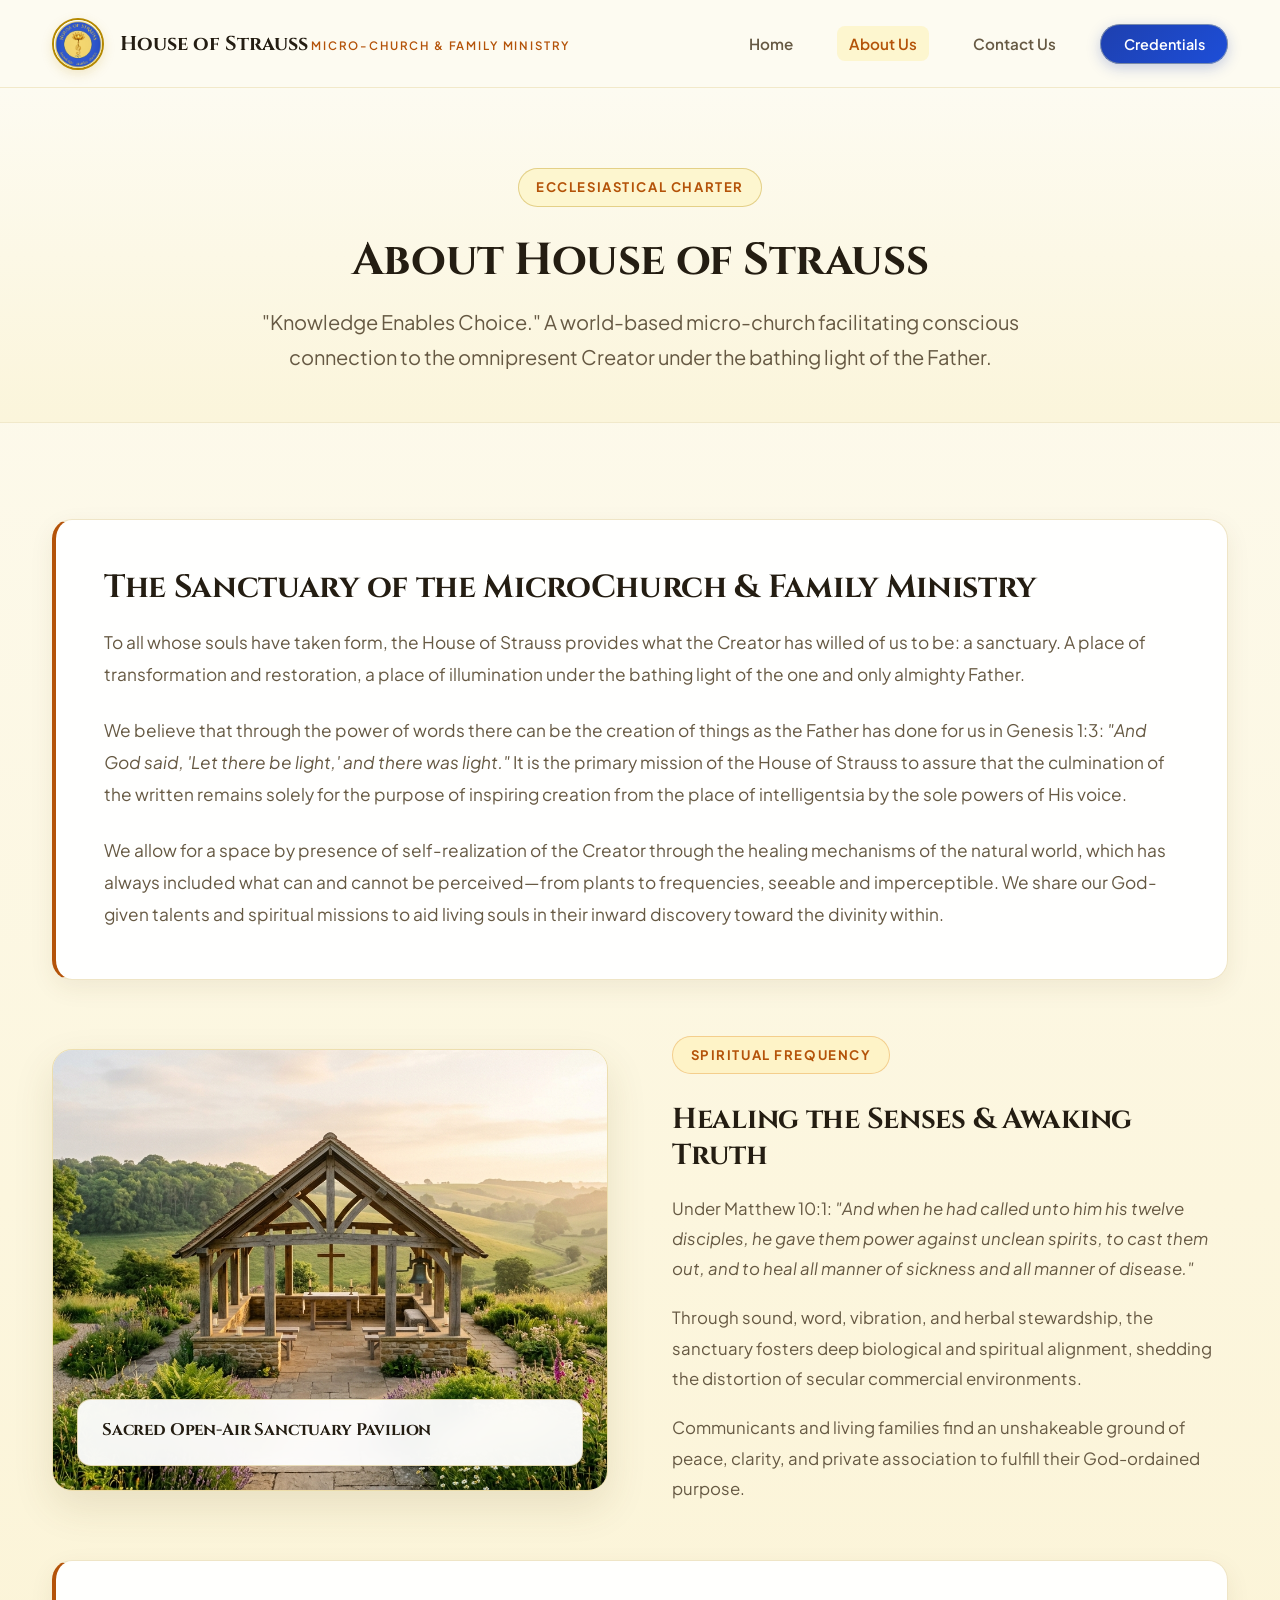
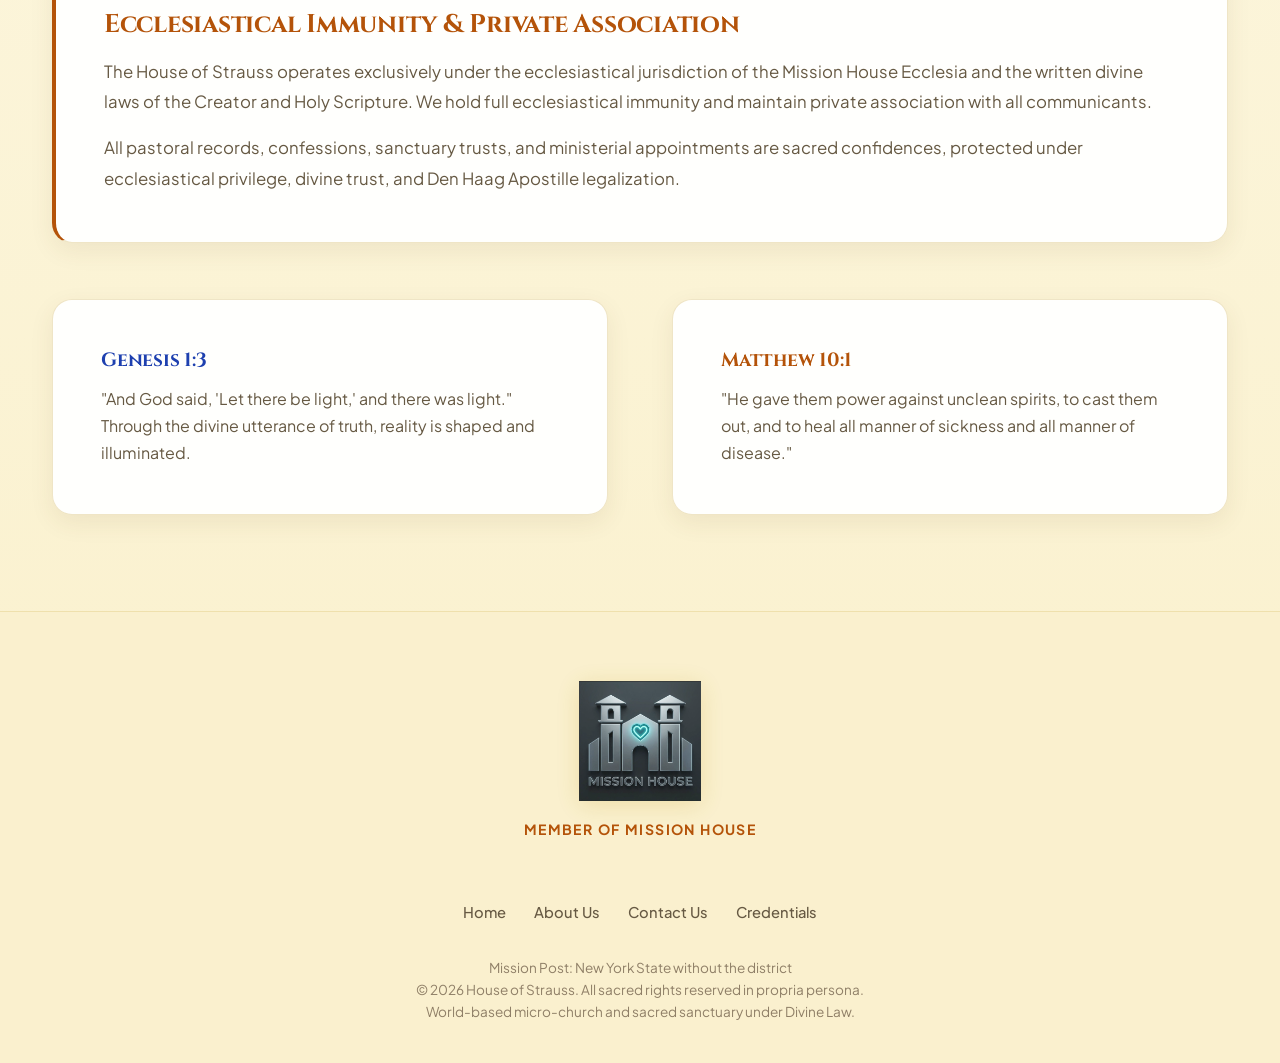
==== commit bdb9b71b: "Remove literal picture description" ====
--- a/about.html
+++ b/about.html
@@ -6,7 +6,7 @@
   <title>About Us — House of Strauss</title>
   <meta name="description" content="Ecclesiastical charter, scriptural foundation, and micro-church ministry of the House of Strauss. Knowledge Enables Choice.">
   <link rel="stylesheet" href="styles.css">
-  <link rel="icon" type="image/jpeg" href="images/house_of_strauss_seal.png">
+  <link rel="icon" type="image/jpeg" href="images/logo_clean.png">
 </head>
 <body>
 
@@ -14,7 +14,7 @@
   <header class="site-header">
     <div class="header-container">
       <a href="index.html" class="brand">
-        <img src="images/house_of_strauss_seal.png" alt="House of Strauss Consecrated Seal" class="brand-seal">
+        <img src="images/logo_clean.png" alt="House of Strauss Consecrated Seal" class="brand-seal">
         <div class="brand-text">
           <span class="brand-name">House of Strauss</span>
           <span class="brand-subtitle">Micro-Church & Family Ministry</span>
@@ -64,7 +64,7 @@
           <img src="images/hero_bg.jpg" alt="Sacred Open-Air Sanctuary Pavilion in Rolling Countryside">
           <div class="image-overlay-card">
             <h4 style="color: var(--text-heading); font-size: 1.05rem; margin-bottom: 0.25rem;">Sacred Open-Air Sanctuary Pavilion</h4>
-            <p style="color: var(--text-muted); font-size: 0.88rem; line-height: 1.5;">Natural stone and timber prayer sanctuary nestled amidst wild botanicals, rolling hills, and golden dawn light.</p>
+
           </div>
         </div>
 
